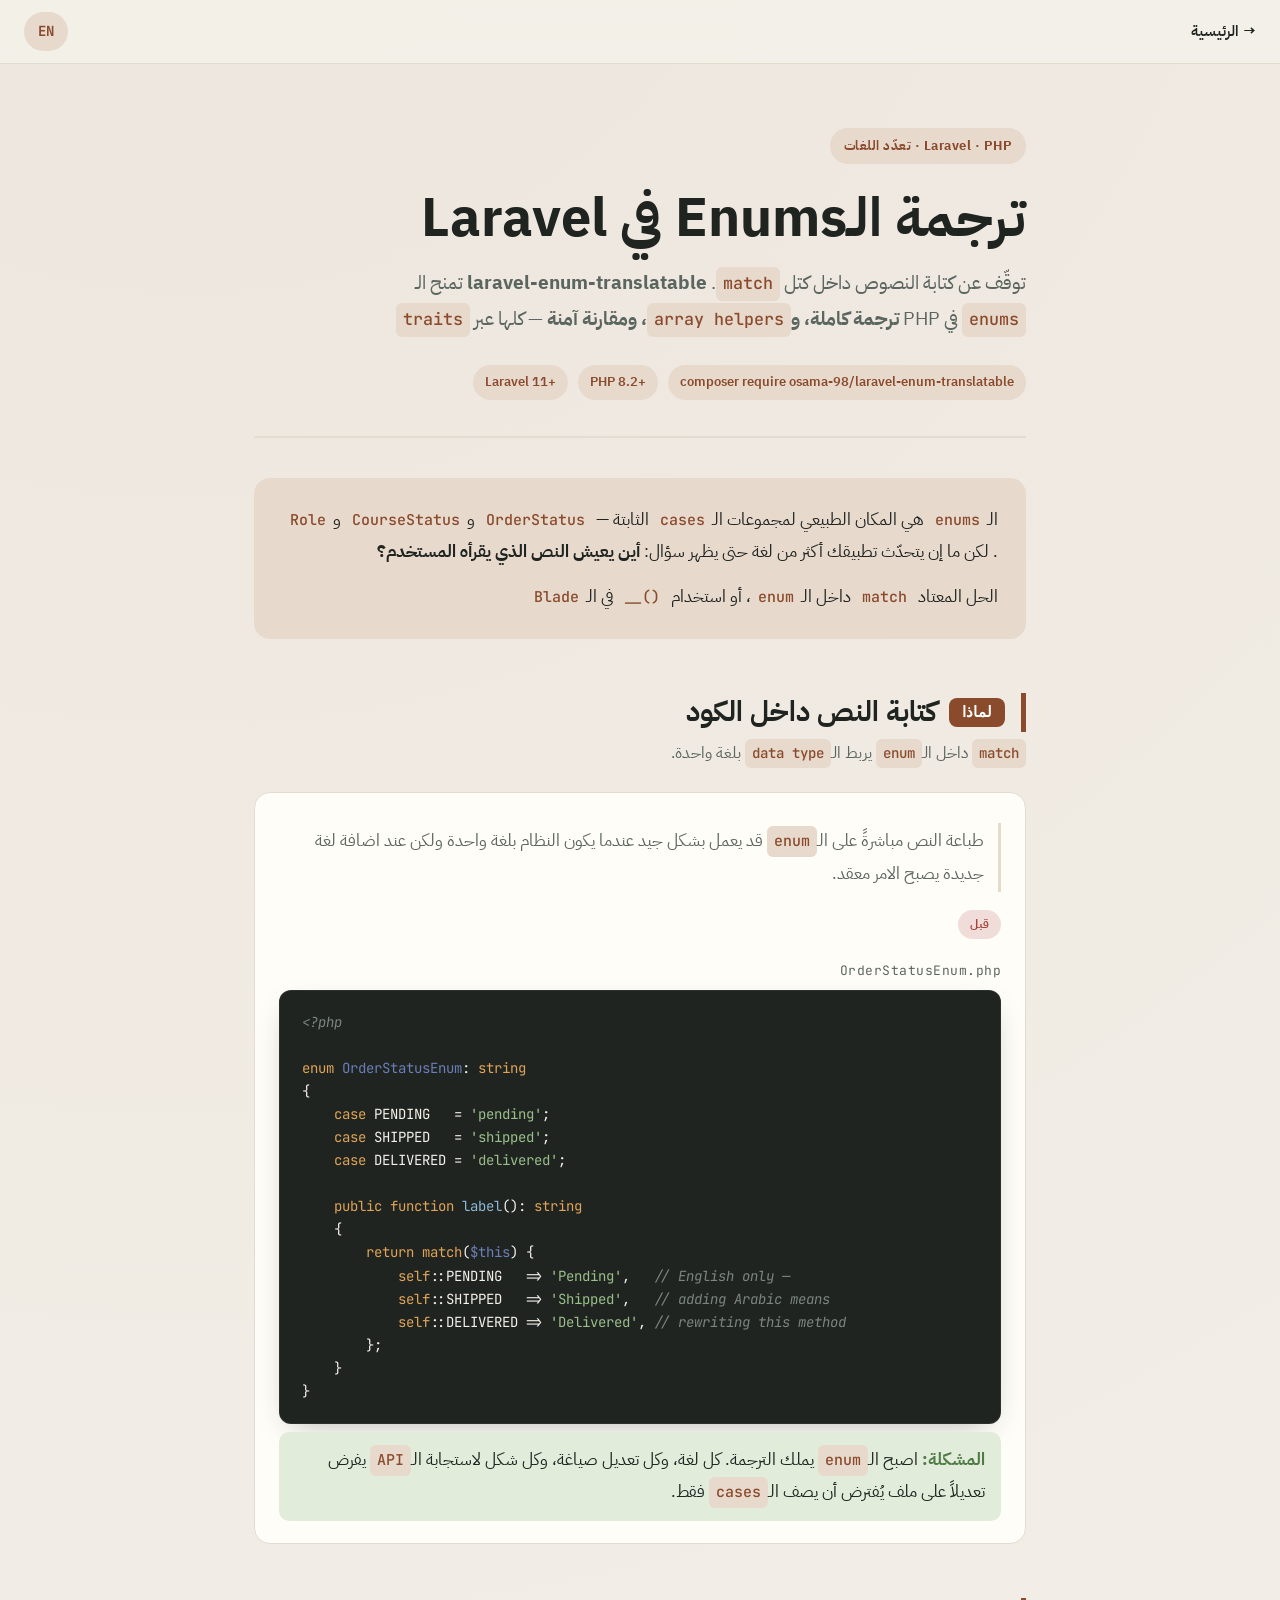
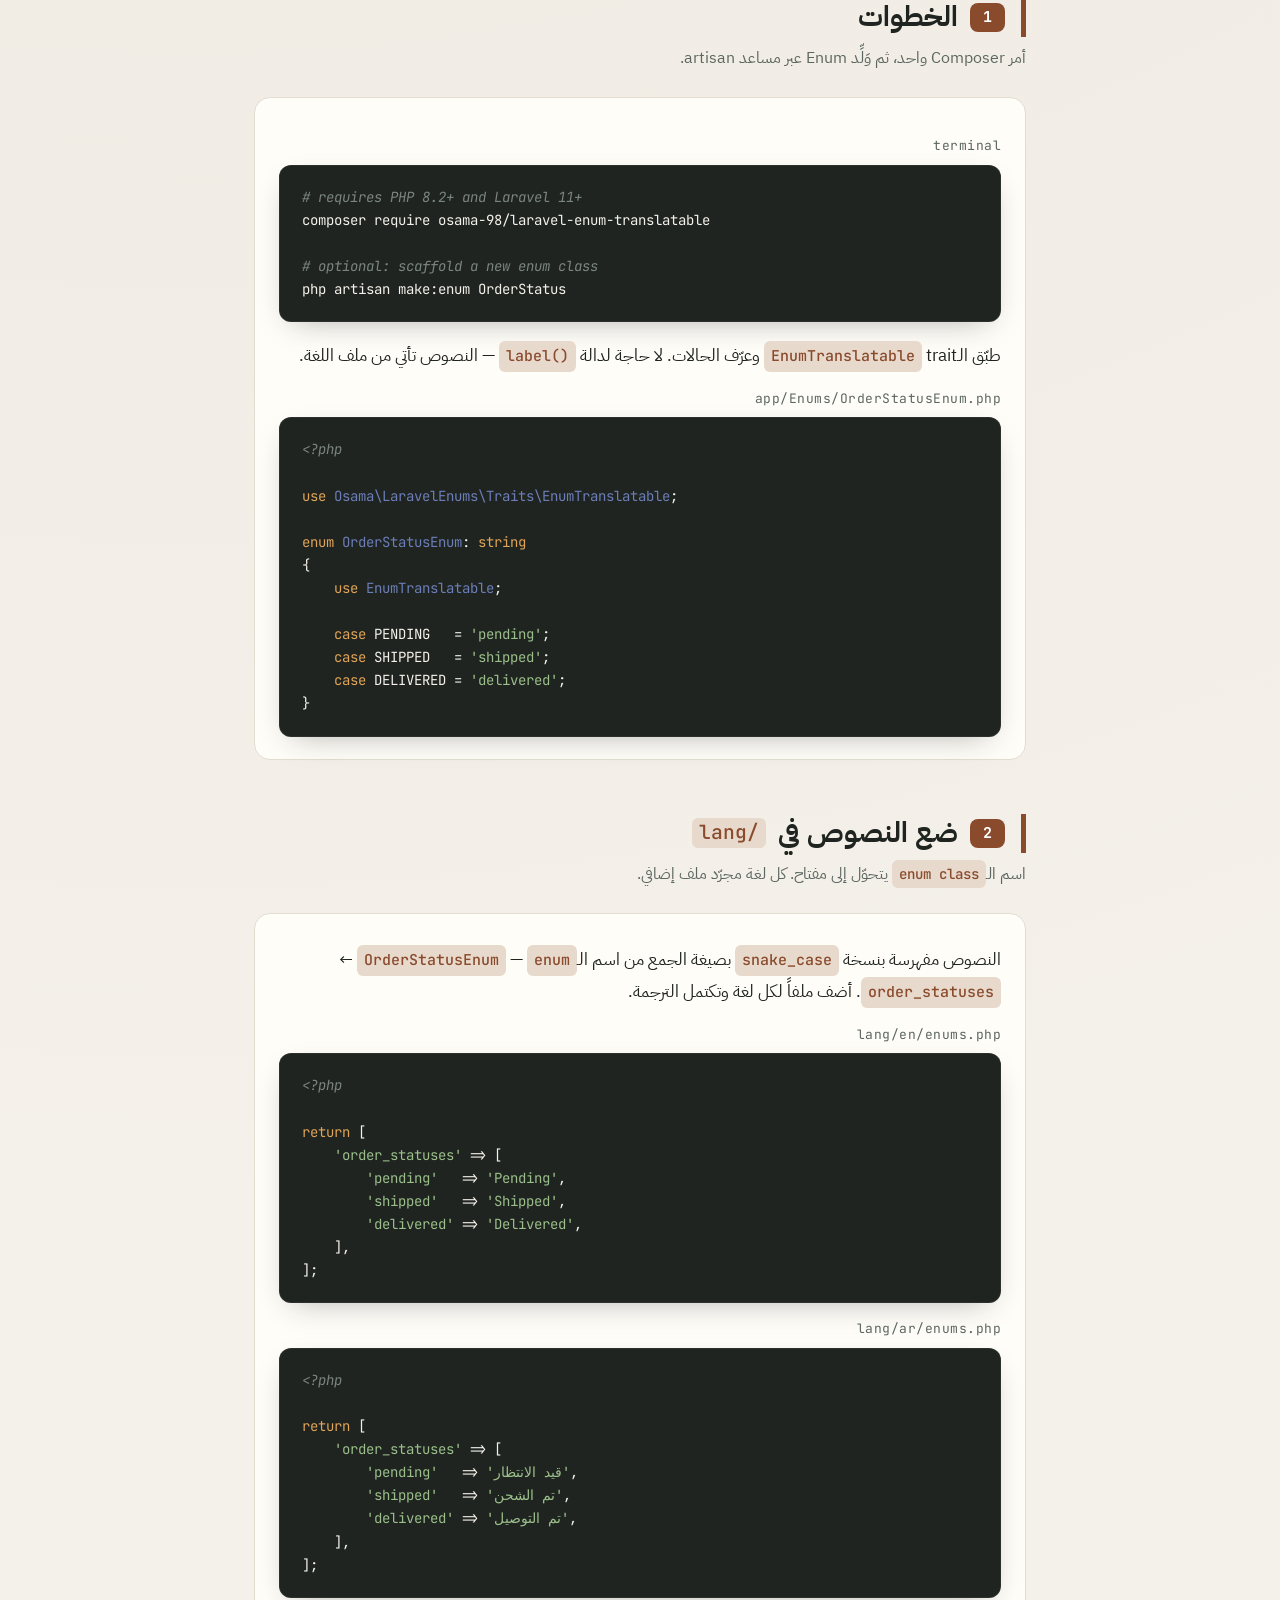
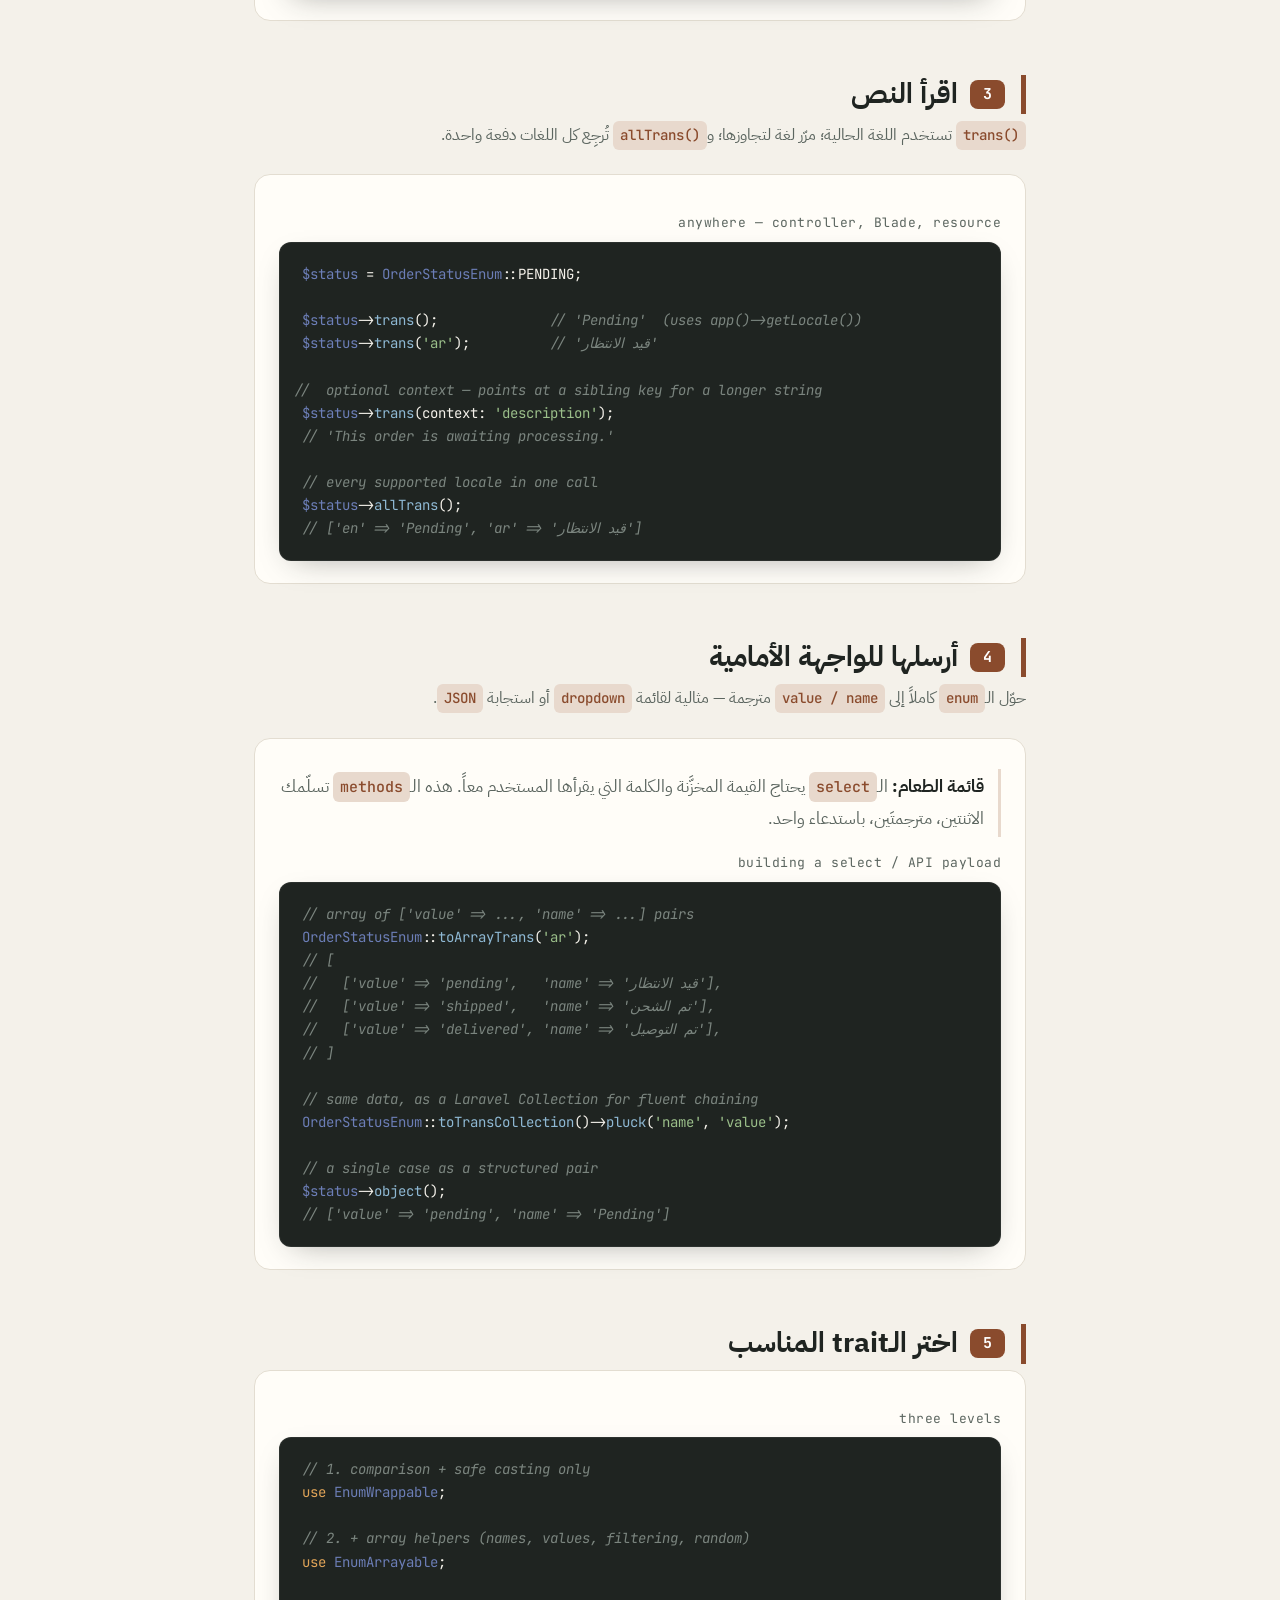
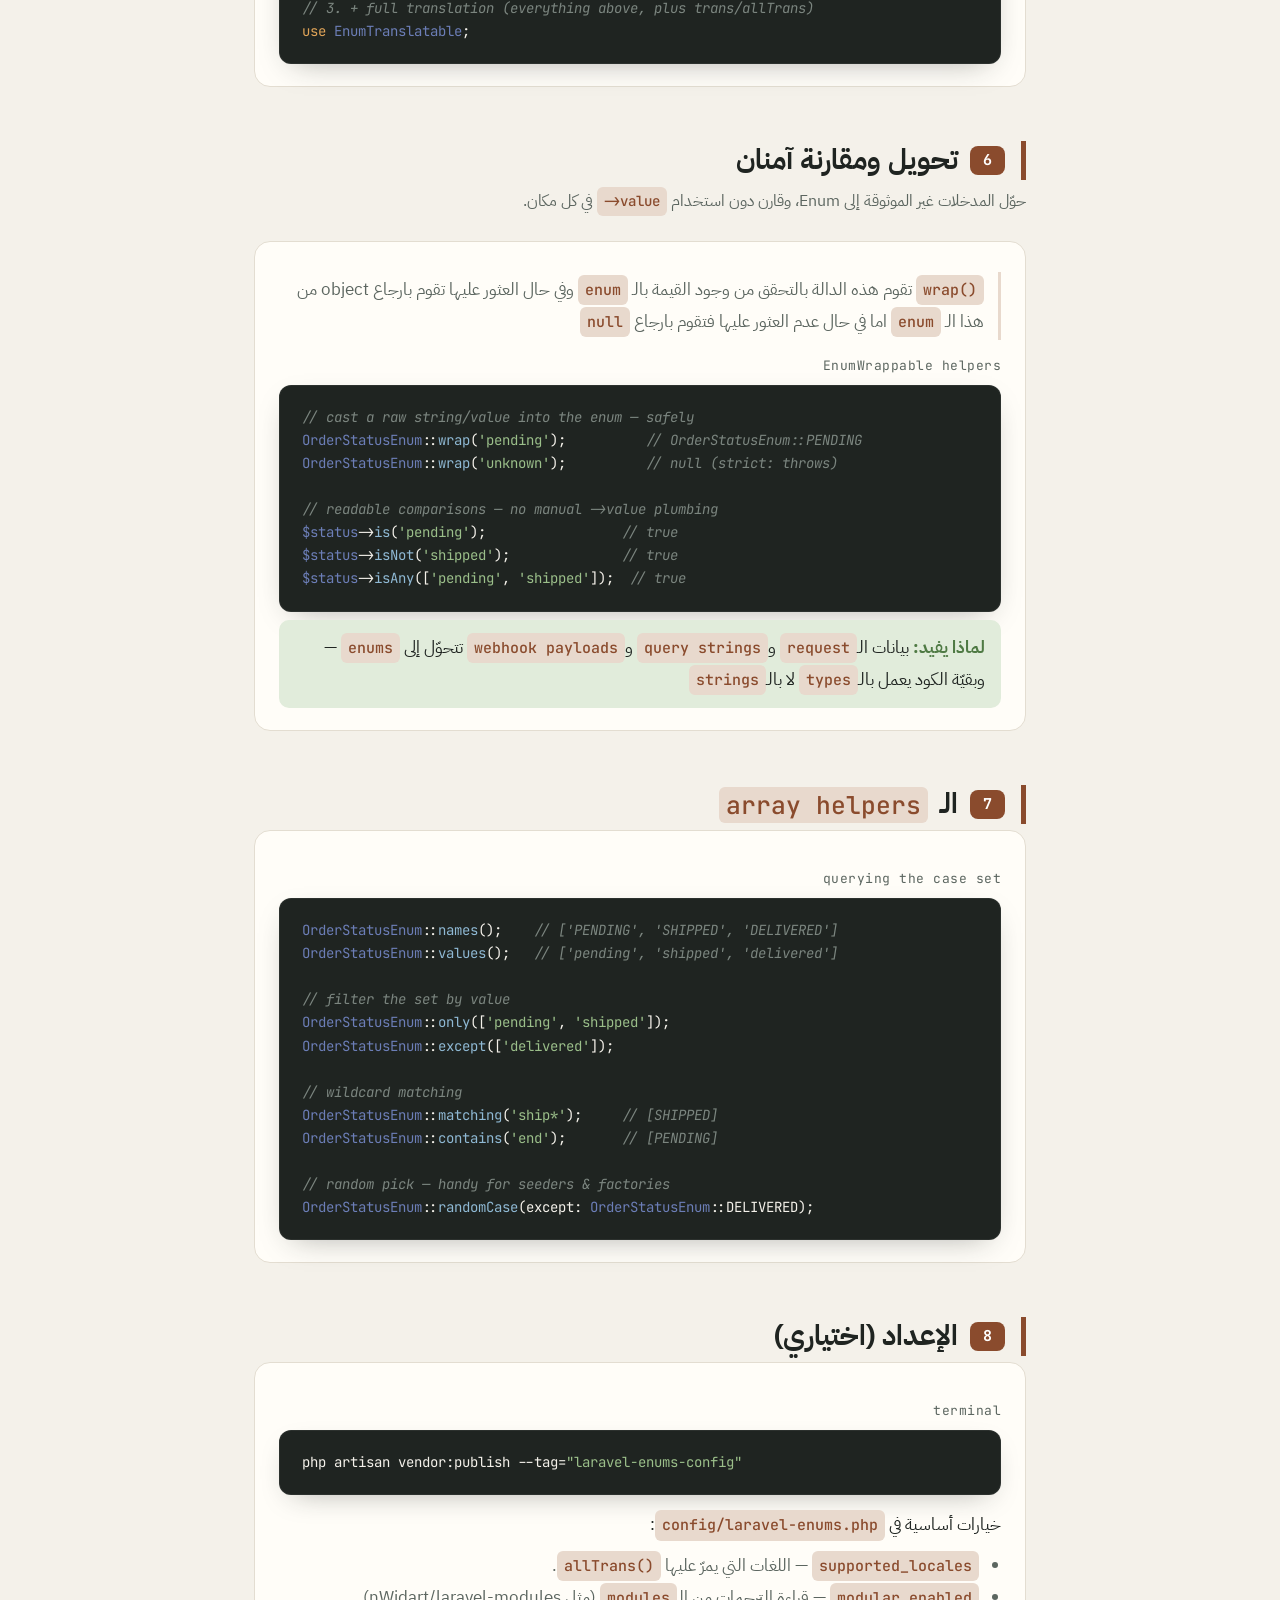
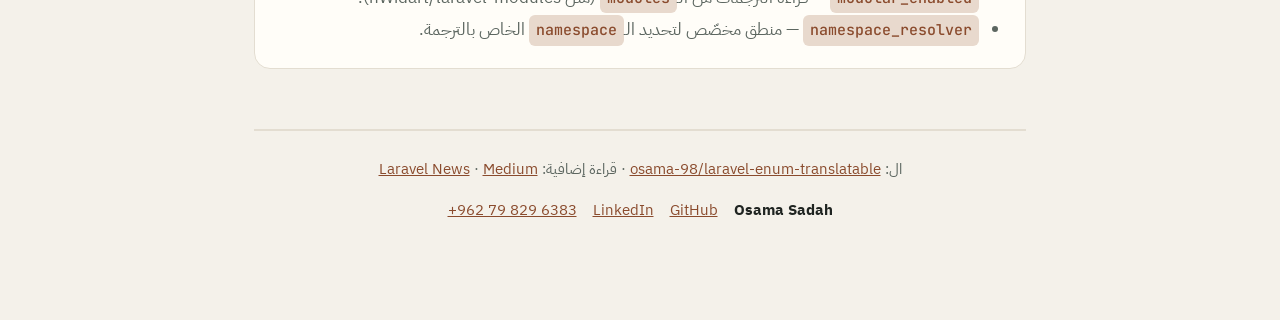
==== articles/laravel-enum-translatable/ar.html @ 106c2830 "feat: laravel-enum-translatable" ====
<!DOCTYPE html>
<html lang="ar" dir="rtl">
<head>
<meta charset="UTF-8">
<meta name="viewport" content="width=device-width, initial-scale=1.0">

<!-- ===================== SEO ===================== -->
<title>ترجمة الـEnums في Laravel (laravel-enum-translatable)</title>
<meta name="description" content="توقّف عن كتابة الترجمات داخل الكود.  laravel-enum-translatable تضيف للـenums ترجمة كاملة و array helpers ومقارنة آمنة عبر traits متدرّجة.">
<meta name="author" content="Articles">
<meta name="keywords" content="laravel, php, enum, ترجمة, تعدد اللغات, متعدد اللغات, backed enum, laravel-enum-translatable, EnumTranslatable, توطين">
<meta name="robots" content="index, follow">
<meta name="theme-color" content="#8a4b2d">
<link rel="canonical" href="https://osama-98.github.io/articles/articles/laravel-enum-translatable/ar.html">

<!-- روابط اللغات -->
<link rel="alternate" hreflang="ar" href="https://osama-98.github.io/articles/articles/laravel-enum-translatable/ar.html">
<link rel="alternate" hreflang="en" href="https://osama-98.github.io/articles/articles/laravel-enum-translatable/en.html">
<link rel="alternate" hreflang="x-default" href="https://osama-98.github.io/articles/articles/laravel-enum-translatable/en.html">

<!-- Open Graph -->
<meta property="og:type" content="article">
<meta property="og:site_name" content="Articles">
<meta property="og:title" content="ترجمة الـEnums في Laravel">
<meta property="og:description" content="أضف للـenums في PHP ترجمة كاملة و array helpers ومقارنة آمنة عبر  laravel-enum-translatable.">
<meta property="og:url" content="https://osama-98.github.io/articles/articles/laravel-enum-translatable/ar.html">
<meta property="og:locale" content="ar_AR">
<meta property="og:locale:alternate" content="en_US">
<meta property="article:published_time" content="2026-06-10">
<meta property="article:tag" content="Laravel">
<meta property="article:tag" content="PHP">
<meta property="article:tag" content="i18n">

<!-- Twitter card -->
<meta name="twitter:card" content="summary_large_image">
<meta name="twitter:title" content="ترجمة الـEnums في Laravel">
<meta name="twitter:description" content="أضف للـenums في PHP ترجمة كاملة و array helpers ومقارنة آمنة عبر  laravel-enum-translatable.">

<!-- Structured data -->
<script type="application/ld+json">
{
  "@context": "https://schema.org",
  "@type": "TechArticle",
  "headline": "ترجمة الـEnums في Laravel",
  "description": "أضف للـenums في PHP ترجمة كاملة و array helpers ومقارنة آمنة عبر  laravel-enum-translatable.",
  "inLanguage": "ar",
  "datePublished": "2026-06-10",
  "author": { "@type": "Organization", "name": "Articles" },
  "publisher": { "@type": "Organization", "name": "Articles" },
  "mainEntityOfPage": "https://osama-98.github.io/articles/articles/laravel-enum-translatable/ar.html",
  "keywords": "laravel, php, enum, ترجمة, تعدد اللغات, EnumTranslatable"
}
</script>
<link rel="preconnect" href="https://fonts.googleapis.com">
<link rel="preconnect" href="https://fonts.gstatic.com" crossorigin>
<link href="https://fonts.googleapis.com/css2?family=IBM+Plex+Sans+Arabic:wght@400;500;600;700&family=JetBrains+Mono:wght@400;500;700&display=swap" rel="stylesheet">
<style>
  :root{
    --bg:#f4f1ea;
    --paper:#fffdf8;
    --ink:#1f2421;
    --muted:#5c6660;
    --accent:#8a4b2d;
    --accent-soft:#e8d9cd;
    --line:#e3ddd1;
    --code-bg:#1f2421;
    --code-ink:#f4f1ea;
    --code-key:#e0a458;
    --code-str:#9bbf8a;
    --code-com:#7b857f;
    --code-fn:#8fb9d4;
    --php:#6c7eb7;
    --ok:#4f7a44;
    --ok-bg:#e1ecdb;
    --dep:#a3473b;
    --dep-bg:#f0ddd9;
  }
  *{box-sizing:border-box;}
  html{scroll-behavior:smooth;}
  body{
    margin:0;
    background:
      radial-gradient(circle at 15% -5%, rgba(138,75,45,.07), transparent 45%),
      var(--bg);
    color:var(--ink);
    font-family:'IBM Plex Sans Arabic', sans-serif;
    line-height:1.9;
    font-size:17px;
    -webkit-font-smoothing:antialiased;
  }
  .wrap{max-width:820px; margin:0 auto; padding:64px 24px 96px;}

  /* Header */
  header{margin-bottom:40px; border-bottom:2px solid var(--line); padding-bottom:32px;}
  .kicker{
    display:inline-block; font-size:13px; font-weight:700; letter-spacing:.5px;
    color:var(--accent); background:var(--accent-soft);
    padding:6px 14px; border-radius:999px; margin-bottom:22px;
  }
  h1{
    font-family:'IBM Plex Sans Arabic', sans-serif; font-size:clamp(34px,6vw,54px);
    font-weight:700; margin:0 0 14px; line-height:1.2;
  }
  .sub{color:var(--muted); font-size:19px; margin:0; max-width:60ch;}

  /* Legend */
  .legend{display:flex; flex-wrap:wrap; gap:10px; margin:28px 0 4px;}
  .legend span{font-size:13px; font-weight:600; padding:5px 12px; border-radius:999px;
    color:var(--accent); background:var(--accent-soft); direction:ltr;}

  /* Sections */
  section{margin-top:54px;}
  .group-title{
    font-family:'IBM Plex Sans Arabic', sans-serif; font-size:28px; font-weight:700;
    margin:0 0 6px; line-height:1.4; padding-right:16px;
    border-right:5px solid var(--accent); display:flex; align-items:center; gap:12px;
  }
  .group-desc{color:var(--muted); font-size:16px; margin:0 0 24px;}

  /* Cards */
  .card{
    background:var(--paper); border:1px solid var(--line); border-radius:16px;
    padding:22px 24px; margin-bottom:18px;
    transition:transform .2s ease, box-shadow .2s ease;
  }
  .card:hover{transform:translateY(-2px); box-shadow:0 14px 30px -16px rgba(31,36,33,.3);}
  .card-head{display:flex; align-items:center; flex-wrap:wrap; gap:10px; margin-bottom:6px;}
  .tag{
    font-family:'JetBrains Mono', monospace; font-size:15px; font-weight:700;
    color:#fff; background:var(--accent); padding:4px 13px; border-radius:8px; direction:ltr;
  }
  .status{font-size:12px; font-weight:700;
    padding:3px 12px; border-radius:999px;}
  .s-ok{color:var(--ok); background:var(--ok-bg);}
  .s-dep{color:var(--dep); background:var(--dep-bg);}
  .card p{margin:8px 0 0;}

  /* مثال من الواقع */
  .analogy{
    border-right:3px solid var(--accent-soft); padding:2px 14px 2px 0;
    color:var(--muted); margin:0 0 4px;
  }
  .analogy strong{color:var(--ink);}

  /* مصطلح إنجليزي ضمن النص */
  .en{
    font-family:'JetBrains Mono', monospace; font-size:.88em;
    background:var(--accent-soft); color:var(--accent);
    padding:1px 7px; border-radius:6px; font-weight:500; direction:ltr; display:inline-block;
  }

  /* Code blocks — تبقى بالاتجاه الإنجليزي */
  .code-label{
    display:inline-block; font-family:'JetBrains Mono', monospace;
    font-size:13px; color:var(--muted); margin:14px 0 6px; letter-spacing:.5px; direction:ltr;
  }
  pre{
    background:var(--code-bg); color:var(--code-ink);
    font-family:'JetBrains Mono', monospace; font-size:14px; line-height:1.65;
    padding:20px 22px; border-radius:12px; overflow-x:auto; margin:0;
    box-shadow:0 10px 30px -14px rgba(31,36,33,.4);
    border:1px solid rgba(255,255,255,.06);
    direction:ltr; text-align:left; tab-size:4;
  }
  pre code{font-family:inherit;}
  pre .c-com{color:var(--code-com); font-style:italic;}
  pre .c-key{color:var(--code-key);}
  pre .c-str{color:var(--code-str);}
  pre .c-fn{color:var(--code-fn);}
  pre .c-php{color:var(--php);}

  .why{margin-top:16px; background:var(--ok-bg); border-radius:10px; padding:12px 16px;}
  .why strong{color:var(--ok);}

  .callout{background:var(--accent-soft); border-radius:16px; padding:26px 28px; margin-top:46px;}
  .callout .group-title{border:none; padding:0; margin-bottom:12px;}
  .callout p{margin:0 0 12px;}
  .callout p:last-child{margin:0;}

  footer{
    margin-top:60px; padding-top:24px; border-top:2px solid var(--line);
    color:var(--muted); font-size:15px; text-align:center;
  }
  footer a{color:var(--accent);}

  /* ===== شريط الموقع العلوي ===== */
  .site-topbar{
    position:sticky; top:0; z-index:50;
    display:flex; align-items:center; justify-content:space-between; gap:16px;
    padding:12px 24px;
    background:rgba(244,241,234,.85); backdrop-filter:blur(10px);
    border-bottom:1px solid var(--line);
  }
  .site-topbar a{text-decoration:none;}
  .site-topbar .tb-home{
    font-family:'IBM Plex Sans Arabic', sans-serif; font-size:15px; font-weight:600;
    color:var(--ink); display:inline-flex; align-items:center; gap:7px;
    transition:color .2s ease;
  }
  .site-topbar .tb-home:hover{color:var(--accent);}
  .site-topbar .tb-lang{
    font-family:'JetBrains Mono', monospace; font-size:14px; font-weight:700;
    color:var(--accent); background:var(--accent-soft);
    padding:6px 14px; border-radius:999px; direction:ltr;
    transition:transform .2s ease, box-shadow .2s ease;
  }
  .site-topbar .tb-lang:hover{transform:translateY(-1px); box-shadow:0 8px 18px -10px rgba(138,75,45,.6);}
</style>
</head>
<body>

<!-- شريط علوي: العودة للرئيسية + الانتقال للنسخة بلغة أخرى -->
<nav class="site-topbar">
  <a class="tb-home" href="../../index.html">→ الرئيسية</a>
  <a class="tb-lang" href="en.html" lang="en">EN</a>
</nav>

<div class="wrap">

  <header>
    <span class="kicker">Laravel · PHP · تعدّد اللغات</span>
    <h1>ترجمة الـEnums في Laravel</h1>
    <p class="sub">توقّف عن كتابة النصوص داخل كتل <span class="en">match</span>.  <strong>laravel-enum-translatable</strong> تمنح الـ<span class="en">enums</span> في PHP <strong>ترجمة كاملة، و<span class="en">array helpers</span>، ومقارنة آمنة</strong> — كلها عبر <span class="en">traits</span></p>
    <div class="legend">
      <span>composer require osama-98/laravel-enum-translatable</span>
      <span>PHP 8.2+</span>
      <span>Laravel 11+</span>
    </div>
  </header>

  <!-- مقدمة -->
  <div class="callout" style="margin-top:36px;">
    <p>الـ<span class="en">enums</span> هي المكان الطبيعي لمجموعات الـ<span class="en">cases</span> الثابتة — <span class="en">OrderStatus</span> و<span class="en">CourseStatus</span> و<span class="en">Role</span>. لكن ما إن يتحدّث تطبيقك أكثر من لغة حتى يظهر سؤال: <strong>أين يعيش النص الذي يقرأه المستخدم؟</strong></p>
    <p>الحل المعتاد <span class="en">match</span> داخل الـ<span class="en">enum</span>، أو استخدام <span class="en">__()</span> في الـ<span class="en">Blade</span></p>
  </div>

  <!-- ===================== المشكلة ===================== -->
  <section>
    <h2 class="group-title"><span class="tag">لماذا</span> كتابة النص داخل الكود</h2>
    <p class="group-desc"><span class="en">match</span> داخل الـ<span class="en">enum</span> يربط الـ<span class="en">data type</span> بلغة واحدة.</p>
    <div class="card">
      <p class="analogy"> طباعة النص مباشرةً على الـ<span class="en">enum</span> قد يعمل بشكل جيد عندما يكون النظام بلغة واحدة ولكن عند اضافة لغة جديدة يصبح  الامر معقد.</p>

      <div class="card-head" style="margin-top:18px;"><span class="status s-dep">قبل</span></div>
      <span class="code-label">OrderStatusEnum.php</span>
<pre><code><span class="c-com">&lt;?php</span>

<span class="c-key">enum</span> <span class="c-php">OrderStatusEnum</span>: <span class="c-key">string</span>
{
    <span class="c-key">case</span> PENDING   = <span class="c-str">'pending'</span>;
    <span class="c-key">case</span> SHIPPED   = <span class="c-str">'shipped'</span>;
    <span class="c-key">case</span> DELIVERED = <span class="c-str">'delivered'</span>;

    <span class="c-key">public function</span> <span class="c-fn">label</span>(): <span class="c-key">string</span>
    {
        <span class="c-key">return match</span>(<span class="c-php">$this</span>) {
            <span class="c-key">self</span>::PENDING   =&gt; <span class="c-str">'Pending'</span>,   <span class="c-com">// English only —</span>
            <span class="c-key">self</span>::SHIPPED   =&gt; <span class="c-str">'Shipped'</span>,   <span class="c-com">// adding Arabic means</span>
            <span class="c-key">self</span>::DELIVERED =&gt; <span class="c-str">'Delivered'</span>, <span class="c-com">// rewriting this method</span>
        };
    }
}</code></pre>
      <p class="why"><strong>المشكلة:</strong> اصبح الـ<span class="en">enum</span> يملك الترجمة. كل لغة، وكل تعديل صياغة، وكل شكل لاستجابة الـ<span class="en">API</span> يفرض تعديلاً على ملف يُفترض أن يصف الـ<span class="en">cases</span> فقط.</p>
    </div>
  </section>

  <!-- ===================== التثبيت ===================== -->
  <section>
    <h2 class="group-title"><span class="tag">1</span> الخطوات</h2>
    <p class="group-desc">أمر Composer واحد، ثم وَلِّد Enum عبر مساعد artisan.</p>
    <div class="card">
      <span class="code-label">terminal</span>
<pre><code><span class="c-com"># requires PHP 8.2+ and Laravel 11+</span>
composer require osama-98/laravel-enum-translatable

<span class="c-com"># optional: scaffold a new enum class</span>
php artisan make:enum OrderStatus</code></pre>

      <p style="margin-top:18px;">طبّق الـtrait <span class="en">EnumTranslatable</span> وعرّف الحالات. لا حاجة لدالة <span class="en">label()</span> — النصوص تأتي من ملف اللغة.</p>
      <span class="code-label">app/Enums/OrderStatusEnum.php</span>
<pre><code><span class="c-com">&lt;?php</span>

<span class="c-key">use</span> <span class="c-php">Osama\LaravelEnums\Traits\EnumTranslatable</span>;

<span class="c-key">enum</span> <span class="c-php">OrderStatusEnum</span>: <span class="c-key">string</span>
{
    <span class="c-key">use</span> <span class="c-php">EnumTranslatable</span>;

    <span class="c-key">case</span> PENDING   = <span class="c-str">'pending'</span>;
    <span class="c-key">case</span> SHIPPED   = <span class="c-str">'shipped'</span>;
    <span class="c-key">case</span> DELIVERED = <span class="c-str">'delivered'</span>;
}</code></pre>
    </div>
  </section>

  <!-- ===================== ملفات اللغة ===================== -->
  <section>
    <h2 class="group-title"><span class="tag">2</span> ضع النصوص في <span class="en" style="font-size:.7em;">lang/</span></h2>
    <p class="group-desc">اسم الـ<span class="en">enum class</span> يتحوّل إلى مفتاح. كل لغة مجرّد ملف إضافي.</p>
    <div class="card">
      <p>النصوص مفهرسة بنسخة <span class="en">snake_case</span> بصيغة الجمع من اسم الـ<span class="en">enum</span> — <span class="en">OrderStatusEnum</span> &larr; <span class="en">order_statuses</span>. أضف ملفاً لكل لغة وتكتمل الترجمة.</p>

      <span class="code-label">lang/en/enums.php</span>
<pre><code><span class="c-com">&lt;?php</span>

<span class="c-key">return</span> [
    <span class="c-str">'order_statuses'</span> =&gt; [
        <span class="c-str">'pending'</span>   =&gt; <span class="c-str">'Pending'</span>,
        <span class="c-str">'shipped'</span>   =&gt; <span class="c-str">'Shipped'</span>,
        <span class="c-str">'delivered'</span> =&gt; <span class="c-str">'Delivered'</span>,
    ],
];</code></pre>

      <span class="code-label">lang/ar/enums.php</span>
<pre><code><span class="c-com">&lt;?php</span>

<span class="c-key">return</span> [
    <span class="c-str">'order_statuses'</span> =&gt; [
        <span class="c-str">'pending'</span>   =&gt; <span class="c-str">'قيد الانتظار'</span>,
        <span class="c-str">'shipped'</span>   =&gt; <span class="c-str">'تم الشحن'</span>,
        <span class="c-str">'delivered'</span> =&gt; <span class="c-str">'تم التوصيل'</span>,
    ],
];</code></pre>
    </div>
  </section>

  <!-- ===================== قراءة النص ===================== -->
  <section>
    <h2 class="group-title"><span class="tag">3</span> اقرأ النص</h2>
    <p class="group-desc"><span class="en">trans()</span> تستخدم اللغة الحالية؛ مرّر لغة لتجاوزها؛ و<span class="en">allTrans()</span> تُرجِع كل اللغات دفعة واحدة.</p>
    <div class="card">
      <span class="code-label">anywhere — controller, Blade, resource</span>
<pre><code><span class="c-php">$status</span> = <span class="c-php">OrderStatusEnum</span>::PENDING;

<span class="c-php">$status</span>-&gt;<span class="c-fn">trans</span>();              <span class="c-com">// 'Pending'  (uses app()->getLocale())</span>
<span class="c-php">$status</span>-&gt;<span class="c-fn">trans</span>(<span class="c-str">'ar'</span>);          <span class="c-com">// 'قيد الانتظار'</span>

<span class="c-com">// optional context — points at a sibling key for a longer string</span>
<span class="c-php">$status</span>-&gt;<span class="c-fn">trans</span>(context: <span class="c-str">'description'</span>);
<span class="c-com">// 'This order is awaiting processing.'</span>

<span class="c-com">// every supported locale in one call</span>
<span class="c-php">$status</span>-&gt;<span class="c-fn">allTrans</span>();
<span class="c-com">// ['en' =&gt; 'Pending', 'ar' =&gt; 'قيد الانتظار']</span></code></pre>
    </div>
  </section>

  <!-- ===================== مصفوفات للـAPI ===================== -->
  <section>
    <h2 class="group-title"><span class="tag">4</span> أرسلها للواجهة الأمامية</h2>
    <p class="group-desc">حوّل الـ<span class="en">enum</span> كاملاً إلى <span class="en">value / name</span> مترجمة — مثالية لقائمة <span class="en">dropdown</span> أو استجابة <span class="en">JSON</span>.</p>
    <div class="card">
      <p class="analogy"><strong>قائمة الطعام:</strong> الـ<span class="en">select</span> يحتاج القيمة المخزَّنة والكلمة التي يقرأها المستخدم معاً. هذه الـ<span class="en">methods</span> تسلّمك الاثنتين، مترجمتَين، باستدعاء واحد.</p>

      <span class="code-label">building a select / API payload</span>
<pre><code><span class="c-com">// array of ['value' =&gt; ..., 'name' =&gt; ...] pairs</span>
<span class="c-php">OrderStatusEnum</span>::<span class="c-fn">toArrayTrans</span>(<span class="c-str">'ar'</span>);
<span class="c-com">// [</span>
<span class="c-com">//   ['value' =&gt; 'pending',   'name' =&gt; 'قيد الانتظار'],</span>
<span class="c-com">//   ['value' =&gt; 'shipped',   'name' =&gt; 'تم الشحن'],</span>
<span class="c-com">//   ['value' =&gt; 'delivered', 'name' =&gt; 'تم التوصيل'],</span>
<span class="c-com">// ]</span>

<span class="c-com">// same data, as a Laravel Collection for fluent chaining</span>
<span class="c-php">OrderStatusEnum</span>::<span class="c-fn">toTransCollection</span>()-&gt;<span class="c-fn">pluck</span>(<span class="c-str">'name'</span>, <span class="c-str">'value'</span>);

<span class="c-com">// a single case as a structured pair</span>
<span class="c-php">$status</span>-&gt;<span class="c-fn">object</span>();
<span class="c-com">// ['value' =&gt; 'pending', 'name' =&gt; 'Pending']</span></code></pre>
    </div>
  </section>

  <!-- ===================== الـtraits الثلاثة ===================== -->
  <section>
    <h2 class="group-title"><span class="tag">5</span> اختر الـtrait المناسب</h2>
    <div class="card">

      <span class="code-label">three levels</span>
<pre><code><span class="c-com">// 1. comparison + safe casting only</span>
<span class="c-key">use</span> <span class="c-php">EnumWrappable</span>;

<span class="c-com">// 2. + array helpers (names, values, filtering, random)</span>
<span class="c-key">use</span> <span class="c-php">EnumArrayable</span>;

<span class="c-com">// 3. + full translation (everything above, plus trans/allTrans)</span>
<span class="c-key">use</span> <span class="c-php">EnumTranslatable</span>;</code></pre>
    </div>
  </section>

  <!-- ===================== التغليف والمقارنة ===================== -->
  <section>
    <h2 class="group-title"><span class="tag">6</span> تحويل ومقارنة آمنان</h2>
    <p class="group-desc">حوّل المدخلات غير الموثوقة إلى Enum، وقارن دون استخدام <span class="en">-&gt;value</span> في كل مكان.</p>
    <div class="card">
      <p class="analogy"><span class="en">wrap()</span> تقوم هذه الدالة بالتحقق من وجود القيمة بالـ <span class="en">enum</span> وفي حال العثور عليها تقوم بارجاع object من هذا الـ <span class="en">enum</span> اما في حال عدم العثور عليها فتقوم بارجاع <span class="en">null</span></p>

      <span class="code-label">EnumWrappable helpers</span>
<pre><code><span class="c-com">// cast a raw string/value into the enum — safely</span>
<span class="c-php">OrderStatusEnum</span>::<span class="c-fn">wrap</span>(<span class="c-str">'pending'</span>);          <span class="c-com">// OrderStatusEnum::PENDING</span>
<span class="c-php">OrderStatusEnum</span>::<span class="c-fn">wrap</span>(<span class="c-str">'unknown'</span>);          <span class="c-com">// null (strict: throws)</span>

<span class="c-com">// readable comparisons — no manual ->value plumbing</span>
<span class="c-php">$status</span>-&gt;<span class="c-fn">is</span>(<span class="c-str">'pending'</span>);                 <span class="c-com">// true</span>
<span class="c-php">$status</span>-&gt;<span class="c-fn">isNot</span>(<span class="c-str">'shipped'</span>);              <span class="c-com">// true</span>
<span class="c-php">$status</span>-&gt;<span class="c-fn">isAny</span>([<span class="c-str">'pending'</span>, <span class="c-str">'shipped'</span>]);  <span class="c-com">// true</span></code></pre>
      <p class="why"><strong>لماذا يفيد:</strong> بيانات الـ<span class="en">request</span> و<span class="en">query strings</span> و<span class="en">webhook payloads</span> تتحوّل إلى <span class="en">enums</span> — وبقيّة الكود يعمل بالـ<span class="en">types</span> لا بالـ<span class="en">strings</span></p>
    </div>
  </section>

  <!-- ===================== دوال المصفوفات ===================== -->
  <section>
    <h2 class="group-title"><span class="tag">7</span> الـ<span class="en">array helpers</span></h2>
    <div class="card">
      <span class="code-label">querying the case set</span>
<pre><code><span class="c-php">OrderStatusEnum</span>::<span class="c-fn">names</span>();    <span class="c-com">// ['PENDING', 'SHIPPED', 'DELIVERED']</span>
<span class="c-php">OrderStatusEnum</span>::<span class="c-fn">values</span>();   <span class="c-com">// ['pending', 'shipped', 'delivered']</span>

<span class="c-com">// filter the set by value</span>
<span class="c-php">OrderStatusEnum</span>::<span class="c-fn">only</span>([<span class="c-str">'pending'</span>, <span class="c-str">'shipped'</span>]);
<span class="c-php">OrderStatusEnum</span>::<span class="c-fn">except</span>([<span class="c-str">'delivered'</span>]);

<span class="c-com">// wildcard matching</span>
<span class="c-php">OrderStatusEnum</span>::<span class="c-fn">matching</span>(<span class="c-str">'ship*'</span>);     <span class="c-com">// [SHIPPED]</span>
<span class="c-php">OrderStatusEnum</span>::<span class="c-fn">contains</span>(<span class="c-str">'end'</span>);       <span class="c-com">// [PENDING]</span>

<span class="c-com">// random pick — handy for seeders &amp; factories</span>
<span class="c-php">OrderStatusEnum</span>::<span class="c-fn">randomCase</span>(except: <span class="c-php">OrderStatusEnum</span>::DELIVERED);</code></pre>
    </div>
  </section>

  <!-- ===================== الإعداد ===================== -->
  <section>
    <h2 class="group-title"><span class="tag">8</span> الإعداد (اختياري)</h2>
    <div class="card">
      <span class="code-label">terminal</span>
<pre><code>php artisan vendor:publish --tag=<span class="c-str">"laravel-enums-config"</span></code></pre>
      <p style="margin-top:14px;">خيارات أساسية في <span class="en">config/laravel-enums.php</span>:</p>
      <ul style="color:var(--muted); margin:8px 0 0; padding-right:22px;">
        <li><span class="en">supported_locales</span> — اللغات التي يمرّ عليها <span class="en">allTrans()</span>.</li>
        <li><span class="en">modular_enabled</span> — قراءة الترجمات من الـ<span class="en">modules</span> (مثل nWidart/laravel-modules).</li>
        <li><span class="en">namespace_resolver</span> — منطق مخصّص لتحديد الـ<span class="en">namespace</span> الخاص بالترجمة.</li>
      </ul>
    </div>
  </section>

  <footer>
    ال: <a href="https://github.com/osama-98/laravel-enum-translatable" target="_blank" rel="noopener">osama-98/laravel-enum-translatable</a>
    · قراءة إضافية: <a href="https://laravel-news.com/translatable-enums" target="_blank" rel="noopener">Laravel News</a>
    · <a href="https://masteryoflaravel.medium.com/stop-hardcoding-translations-the-revolutionary-way-to-build-multilingual-laravel-apps-with-bf303533b8b0" target="_blank" rel="noopener">Medium</a>
    <div style="margin-top:12px; display:flex; flex-wrap:wrap; justify-content:center; align-items:center; gap:8px 16px;">
      <strong style="color:var(--ink);">Osama Sadah</strong>
      <a href="https://github.com/osama-98" target="_blank" rel="noopener">GitHub</a>
      <a href="https://www.linkedin.com/in/osama-sadah" target="_blank" rel="noopener">LinkedIn</a>
      <a href="tel:+962798296383" dir="ltr">+962&nbsp;79&nbsp;829&nbsp;6383</a>
    </div>
  </footer>

</div>

</body>
</html>
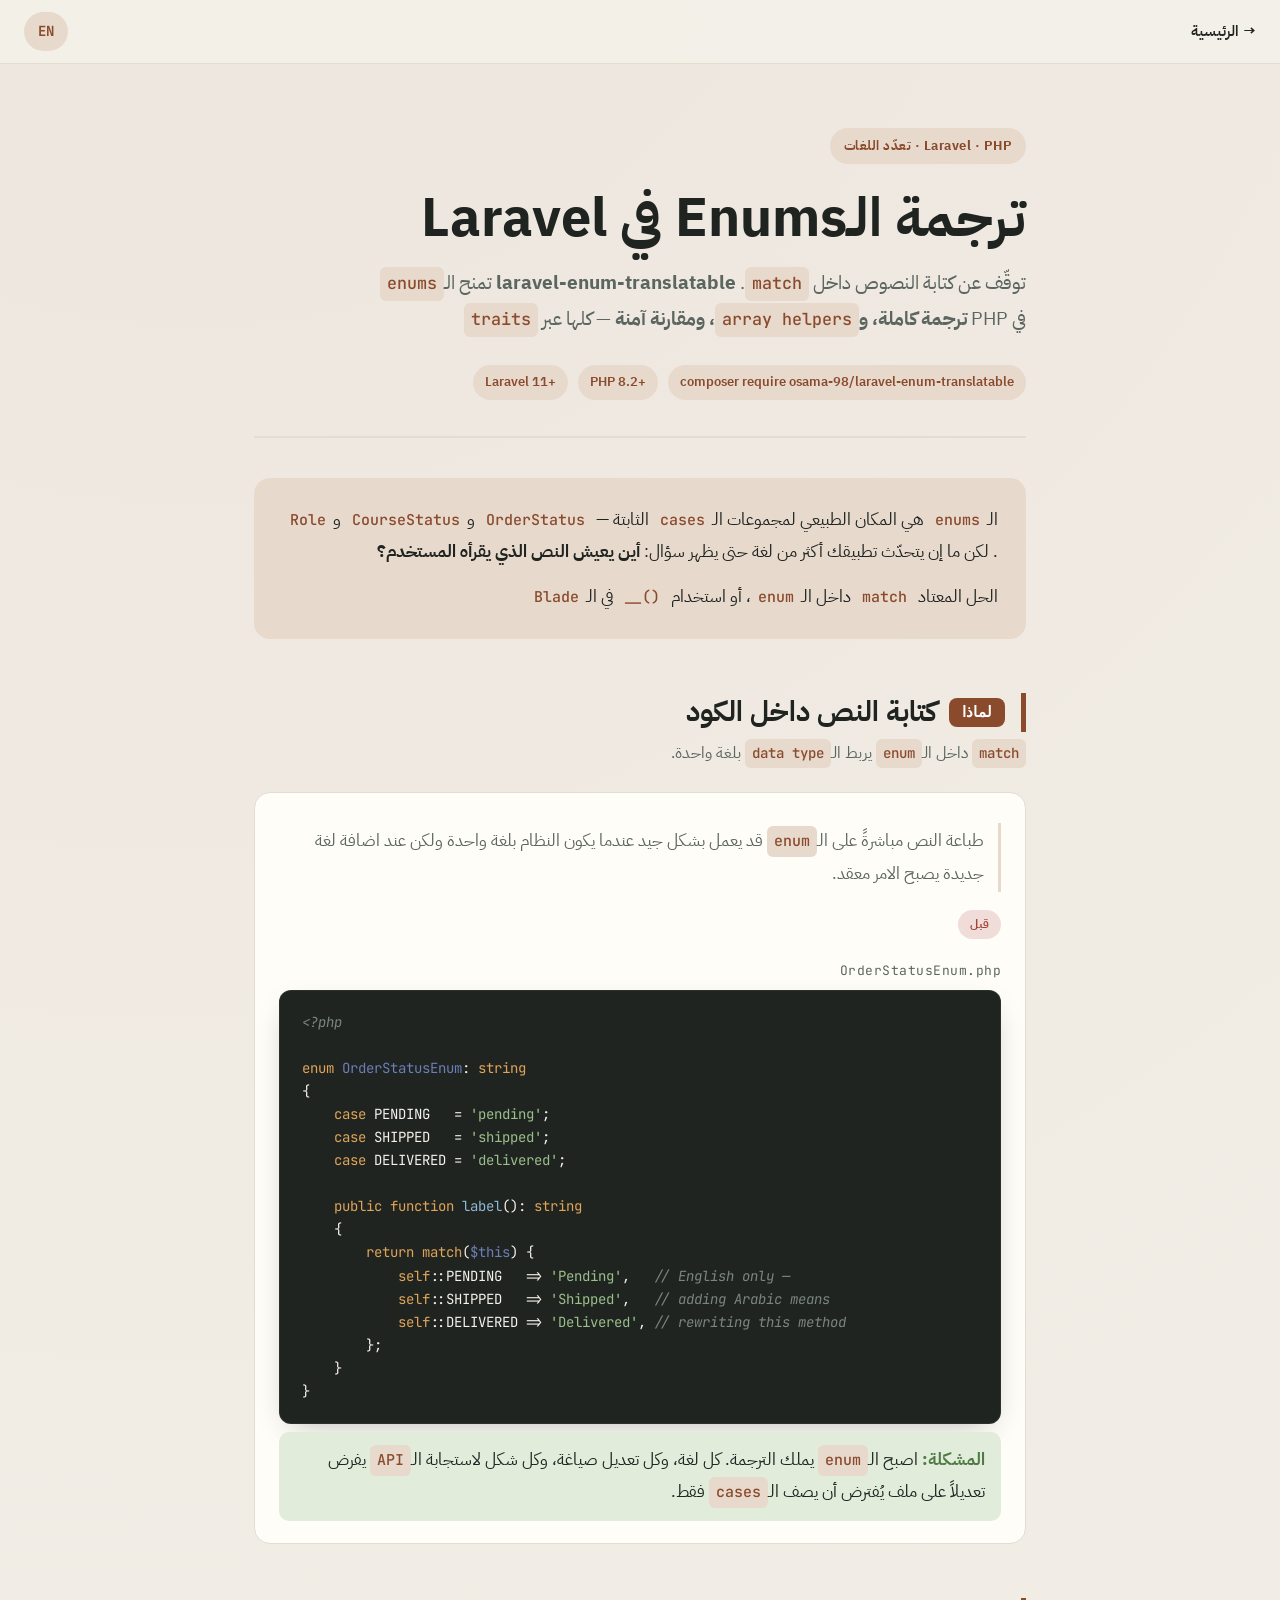
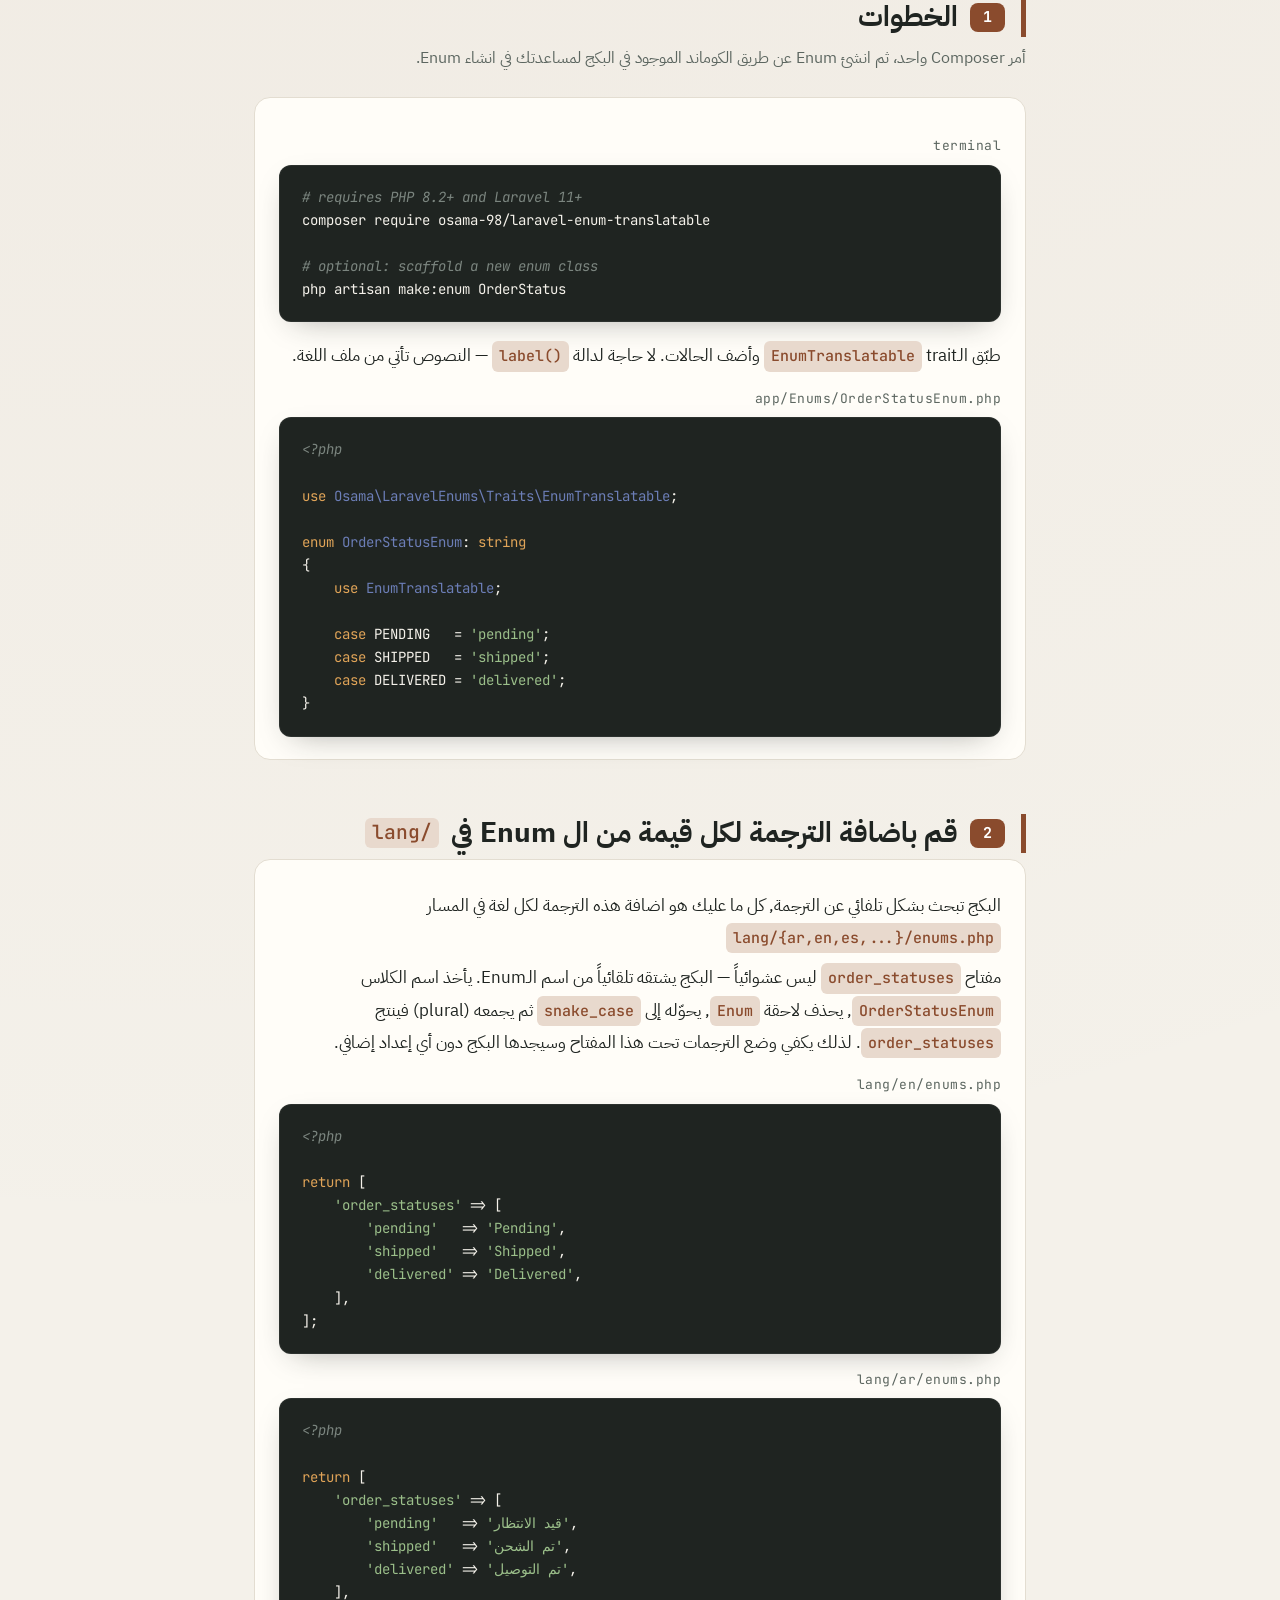
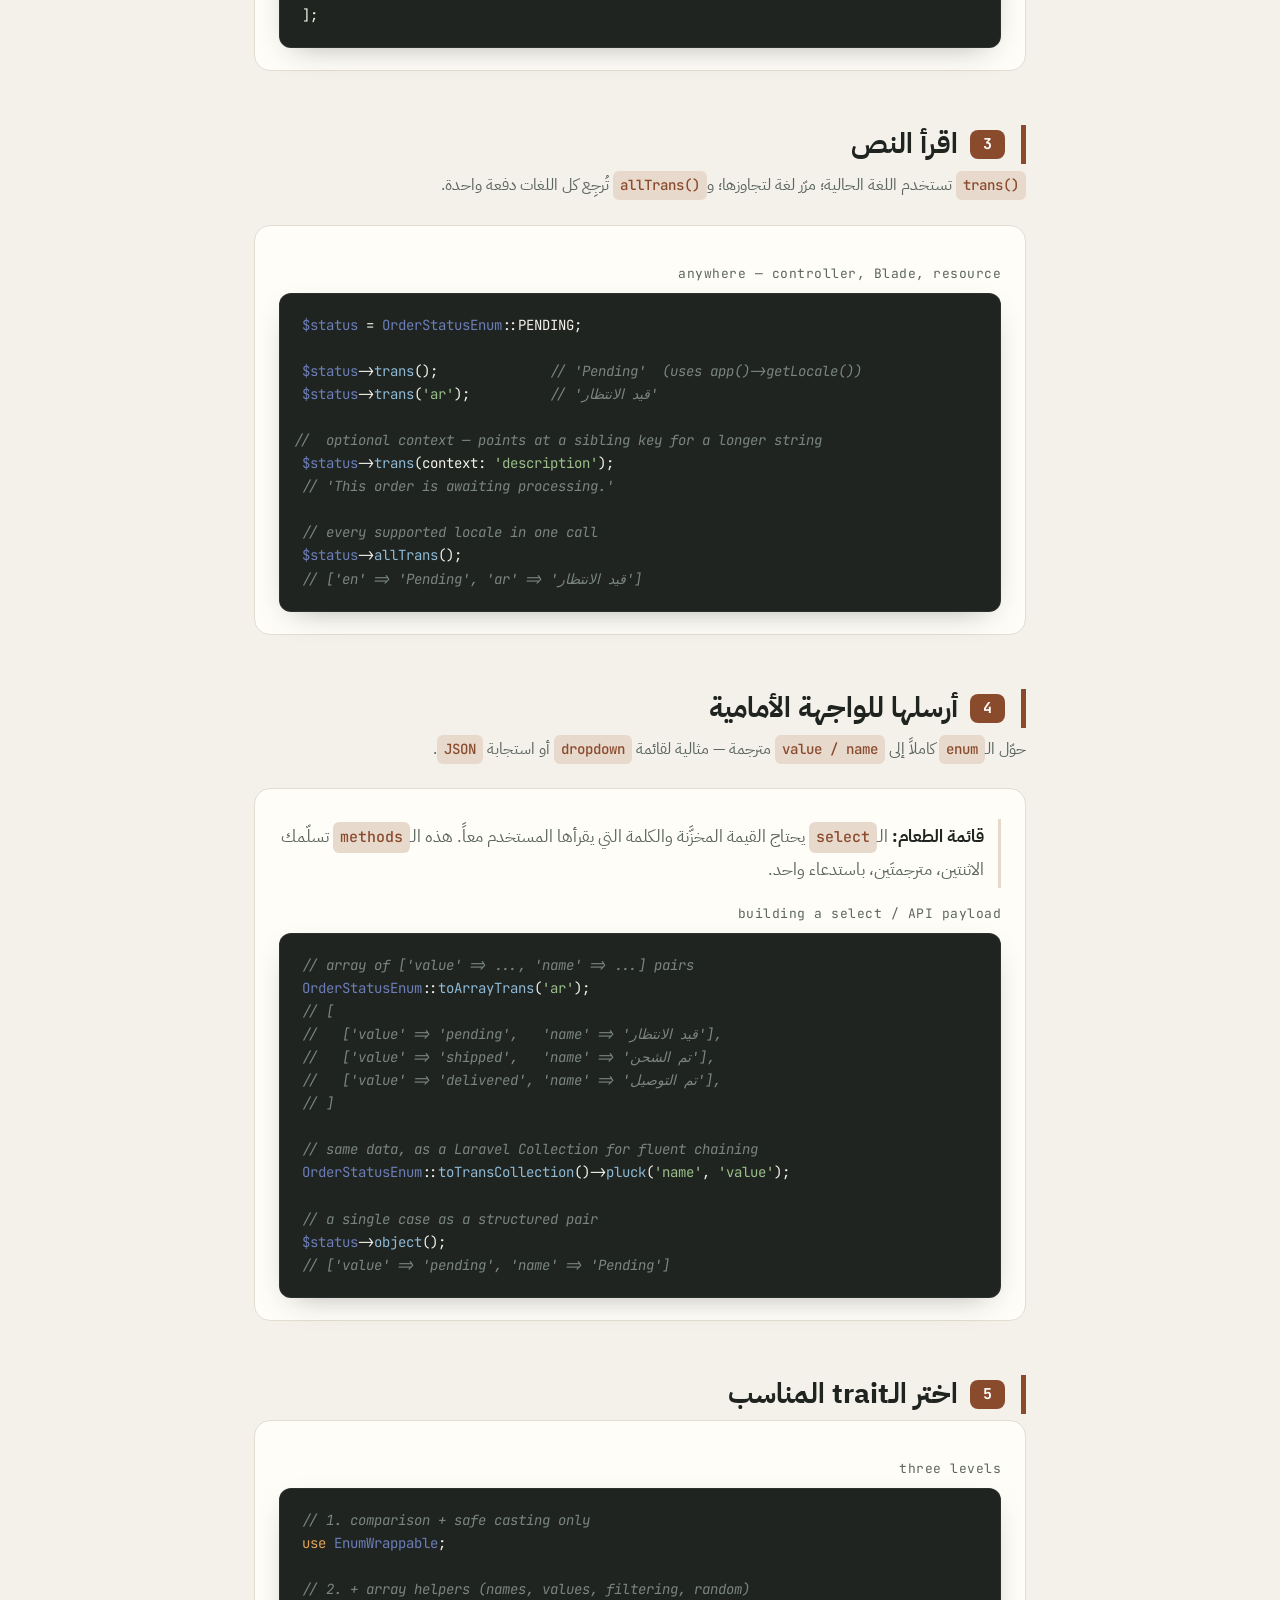
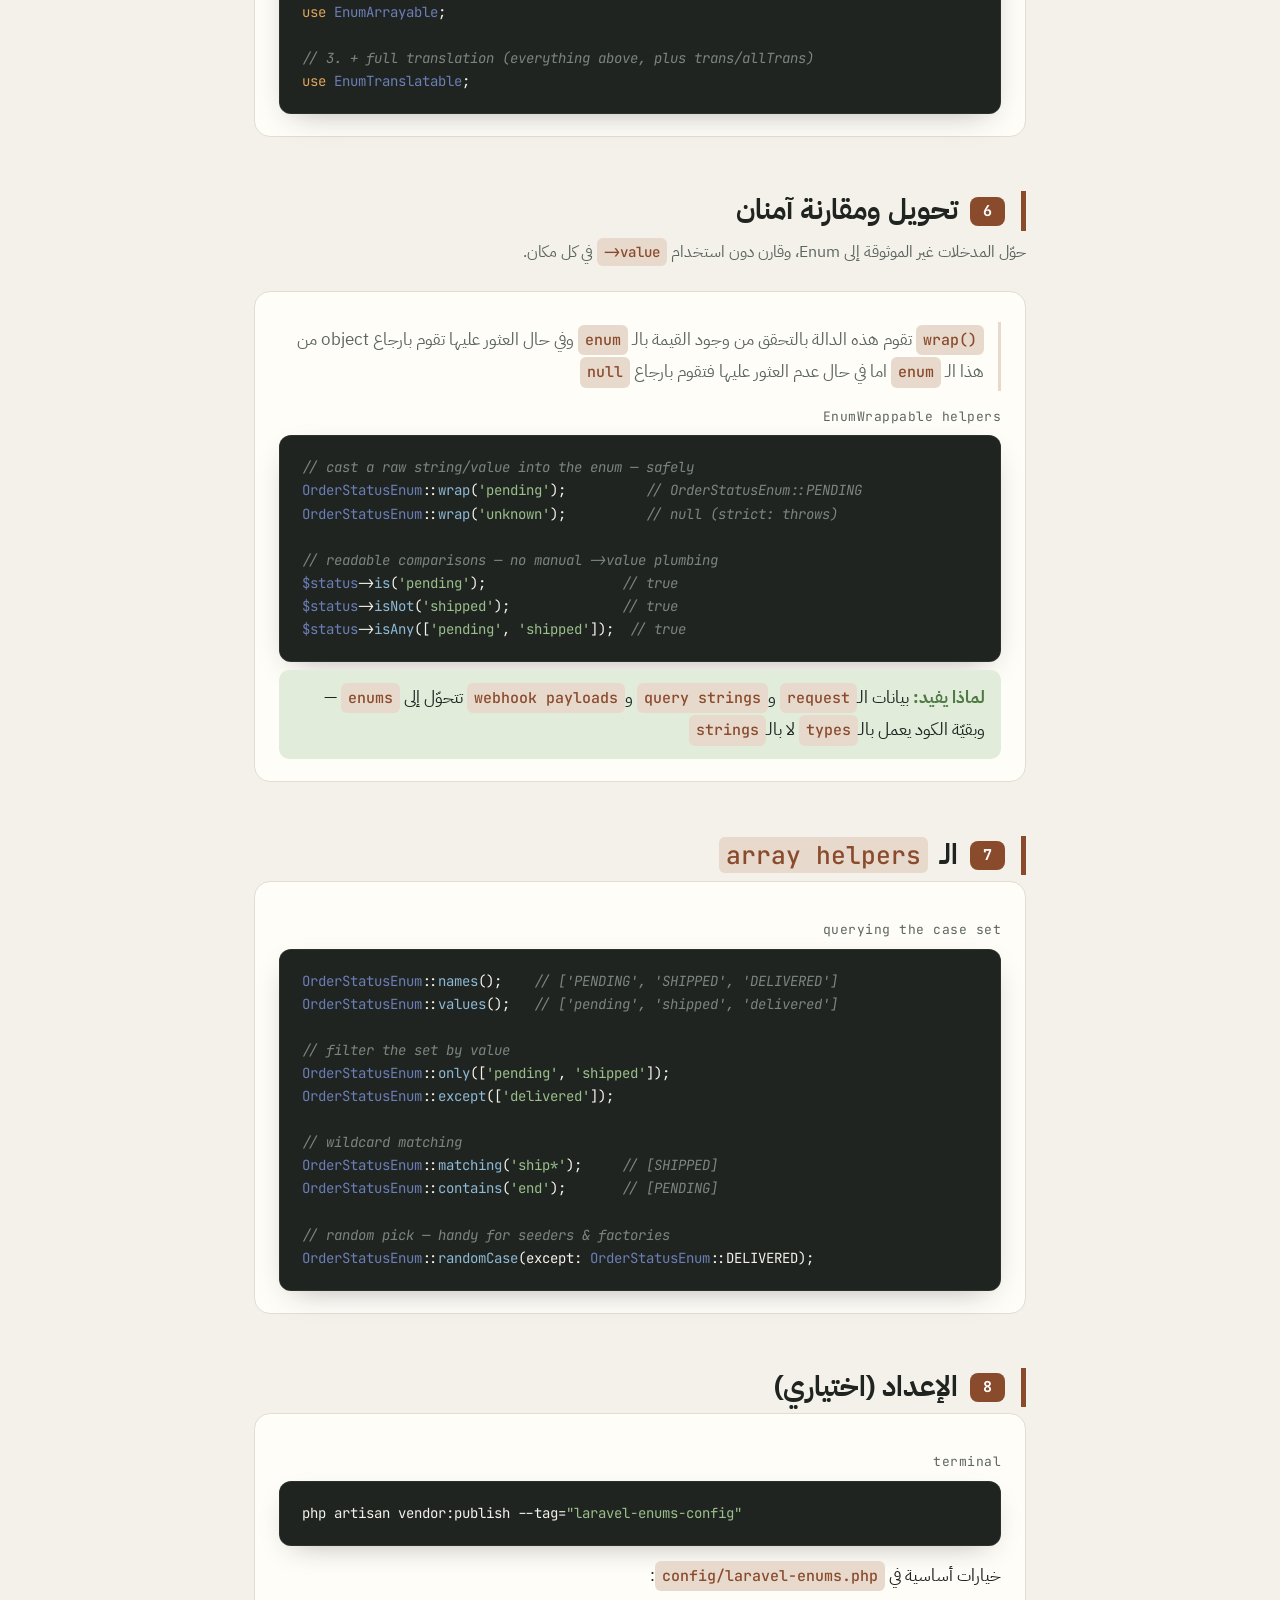
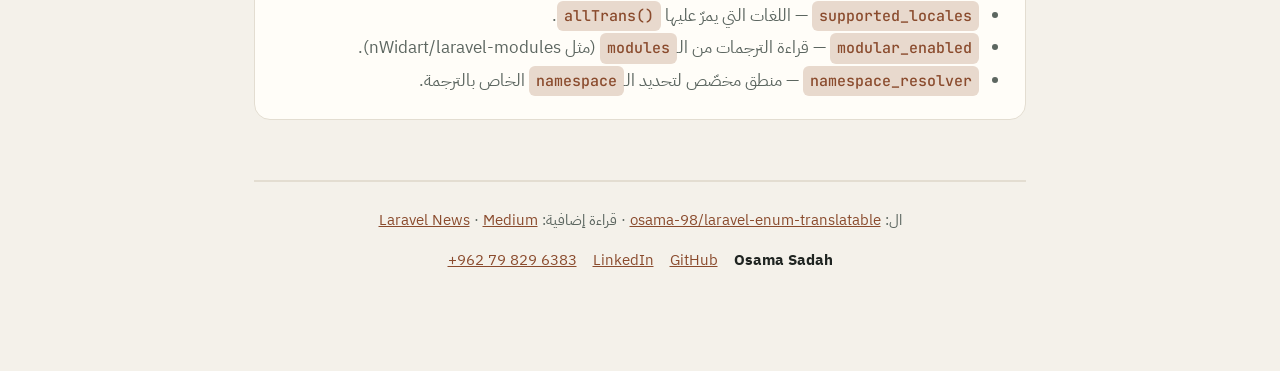
==== commit cc3b9dc5: "fix: terms" ====
--- a/articles/laravel-enum-translatable/ar.html
+++ b/articles/laravel-enum-translatable/ar.html
@@ -220,7 +220,7 @@
   <header>
     <span class="kicker">Laravel · PHP · تعدّد اللغات</span>
     <h1>ترجمة الـEnums في Laravel</h1>
-    <p class="sub">توقّف عن كتابة النصوص داخل كتل <span class="en">match</span>.  <strong>laravel-enum-translatable</strong> تمنح الـ<span class="en">enums</span> في PHP <strong>ترجمة كاملة، و<span class="en">array helpers</span>، ومقارنة آمنة</strong> — كلها عبر <span class="en">traits</span></p>
+    <p class="sub">توقّف عن كتابة النصوص داخل <span class="en">match</span>.  <strong>laravel-enum-translatable</strong> تمنح الـ<span class="en">enums</span> في PHP <strong>ترجمة كاملة، و<span class="en">array helpers</span>، ومقارنة آمنة</strong> — كلها عبر <span class="en">traits</span></p>
     <div class="legend">
       <span>composer require osama-98/laravel-enum-translatable</span>
       <span>PHP 8.2+</span>
@@ -267,7 +267,7 @@
   <!-- ===================== التثبيت ===================== -->
   <section>
     <h2 class="group-title"><span class="tag">1</span> الخطوات</h2>
-    <p class="group-desc">أمر Composer واحد، ثم وَلِّد Enum عبر مساعد artisan.</p>
+    <p class="group-desc">أمر Composer واحد، ثم انشئ Enum عن طريق الكوماند الموجود في البكج لمساعدتك في انشاء Enum.</p>
     <div class="card">
       <span class="code-label">terminal</span>
 <pre><code><span class="c-com"># requires PHP 8.2+ and Laravel 11+</span>
@@ -276,7 +276,7 @@
 <span class="c-com"># optional: scaffold a new enum class</span>
 php artisan make:enum OrderStatus</code></pre>
 
-      <p style="margin-top:18px;">طبّق الـtrait <span class="en">EnumTranslatable</span> وعرّف الحالات. لا حاجة لدالة <span class="en">label()</span> — النصوص تأتي من ملف اللغة.</p>
+      <p style="margin-top:18px;">طبّق الـtrait <span class="en">EnumTranslatable</span> وأضف الحالات. لا حاجة لدالة <span class="en">label()</span> — النصوص تأتي من ملف اللغة.</p>
       <span class="code-label">app/Enums/OrderStatusEnum.php</span>
 <pre><code><span class="c-com">&lt;?php</span>
 
@@ -295,10 +295,10 @@
 
   <!-- ===================== ملفات اللغة ===================== -->
   <section>
-    <h2 class="group-title"><span class="tag">2</span> ضع النصوص في <span class="en" style="font-size:.7em;">lang/</span></h2>
-    <p class="group-desc">اسم الـ<span class="en">enum class</span> يتحوّل إلى مفتاح. كل لغة مجرّد ملف إضافي.</p>
-    <div class="card">
-      <p>النصوص مفهرسة بنسخة <span class="en">snake_case</span> بصيغة الجمع من اسم الـ<span class="en">enum</span> — <span class="en">OrderStatusEnum</span> &larr; <span class="en">order_statuses</span>. أضف ملفاً لكل لغة وتكتمل الترجمة.</p>
+    <h2 class="group-title"><span class="tag">2</span> قم باضافة الترجمة لكل قيمة من ال Enum في <span class="en" style="font-size:.7em;">lang/</span></h2>
+    <div class="card">
+      <p>البكج تبحث بشكل تلفائي عن الترجمة, كل ما عليك هو اضافة هذه الترجمة لكل لغة في المسار <span class="en">lang/{ar,en,es,...}/enums.php</span></p>
+      <p>مفتاح <span class="en">order_statuses</span> ليس عشوائياً — البكج يشتقه تلقائياً من اسم الـEnum. يأخذ اسم الكلاس <span class="en">OrderStatusEnum</span>, يحذف لاحقة <span class="en">Enum</span>, يحوّله إلى <span class="en">snake_case</span> ثم يجمعه (plural) فينتج <span class="en">order_statuses</span>. لذلك يكفي وضع الترجمات تحت هذا المفتاح وسيجدها البكج دون أي إعداد إضافي.</p>
 
       <span class="code-label">lang/en/enums.php</span>
 <pre><code><span class="c-com">&lt;?php</span>
